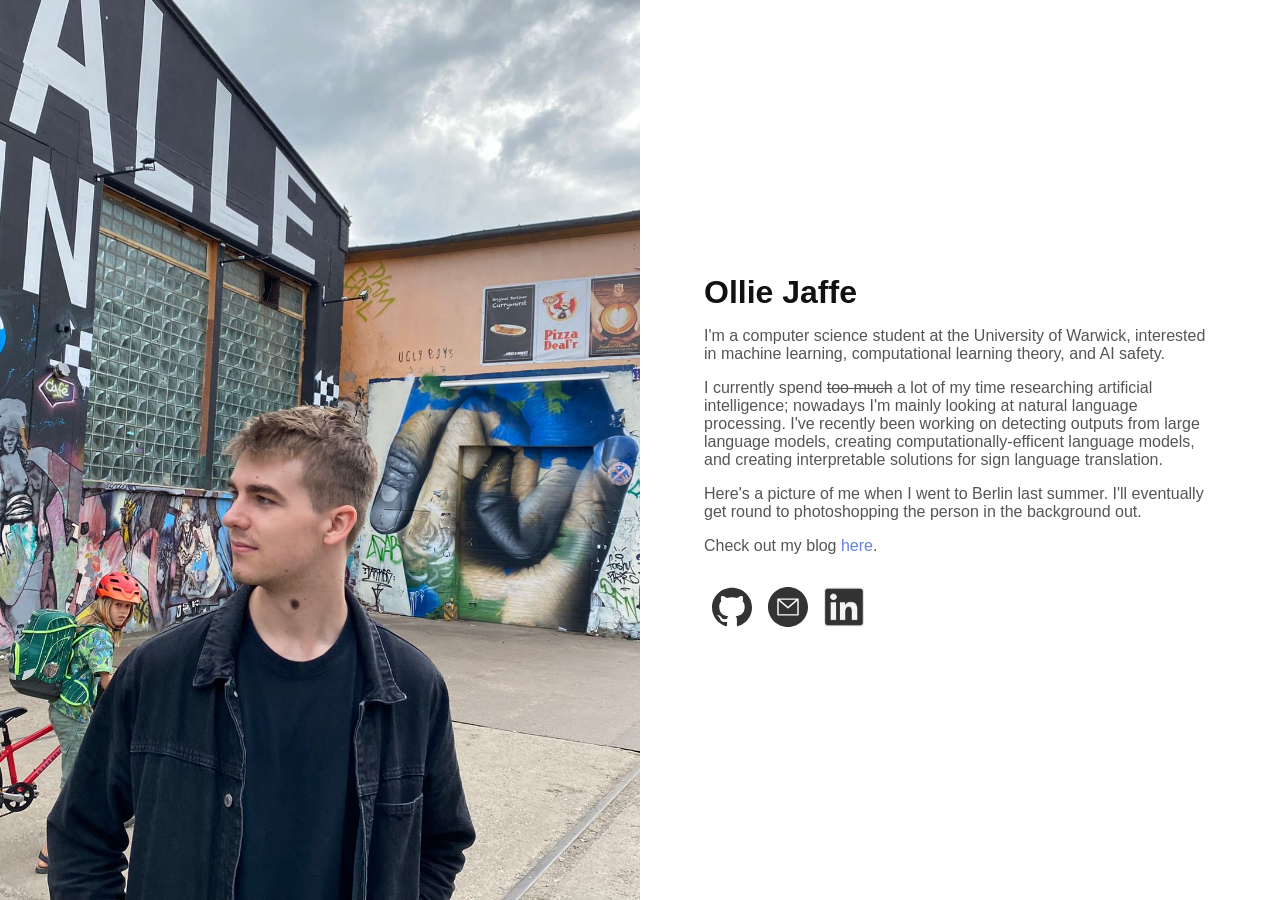
==== index.html @ e4fc4150 "Initial commit" ====
<!doctype html>
<html lang="en">
  <head>
    <meta charset="utf-8">
    <meta name="viewport" content="width=device-width, initial-scale=1, shrink-to-fit=no">
    <title>Ollie Jaffe</title>
    <link rel="stylesheet" type="text/css" href="/css/main.css">
  </head>
  <body>
    <div class="container">
      <div class="header"></div>
      <div class="info">
        <div class="info-wrapper">
          <h1>Ollie Jaffe</h1>
          <p>I'm a computer science student at the University of Warwick, interested in machine learning, computational learning theory, and AI safety.</p>
          <p>I currently spend <s>too much</s> a lot of my time researching artificial intelligence; nowadays I'm mainly looking at natural language processing. I've recently been working on detecting outputs from large language models, creating computationally-efficent language models, and creating interpretable solutions for sign language translation.</p>
          <p>Here's a picture of me when I went to Berlin last summer. I'll eventually get round to photoshopping the person in the background out.</p>
          <p>Check out my blog <a href="/blog/index.html">here</a>.</p>

          <div class="icon-bar">
            <a href="https://github.com/ojaffe">
              <img src="/img/icon_github.svg" class="icon">
            </a>
            <a href="mailto:oliver.jaffe@hotmail.co.uk">
              <img src="/img/icon_email.svg"  class="icon">
            </a>
            <a href="https://www.linkedin.com/in/ollie-jaffe-216247135/">
              <img src="/img/icon_linkedin.png"  class="icon">
            </a>
          </div>
        </div>
      </div>
    </div>
  </body>
</html>
---- css/main.css ----
:root {
  --primary: #555555;
  --link: #6481df;
  --header-col: #111111;
}


* {
  margin: 0;
  padding: 0;
  box-sizing: border-box;
  font-family: 'verdana', sans-serif;
}


h1 {
  font-size: 2rem;
  color: var(--header-col);
  font-family: 'verdana', sans-serif;
}


p {
  font-size: 1.0rem;
  color: var(--primary);
}


a {
  color: var(--link);
}
a:link {
  text-decoration: none;
}


.container {
  width: 100%;
  height: 100vh;
  display: grid;
  grid-template-columns: 1fr 1fr;
}

.header {
  width: 100%;
  height: 100%;
  background-image: url('../img/cute_pic.jpg');
  background-size: cover;
  background-position: center;
}

.info {
  width: 100%;
  height: 100%;
  display: flex;
  flex-direction: column;
  justify-content: center;
  align-items: center;
}

.info-wrapper {
  width: 80%;
}

.info-wrapper > * {
  margin-bottom: 1rem;
}

@media screen and (max-width: 800px) {
  .container {
    grid-template-columns: 1fr;
  }

  .header {
    height: 100vh;
    max-height: 100vw;
  }

  .info {
    display: block;
  }

  .info-wrapper {
    margin: 5rem auto;
  }
  
}

.icon-bar {
    margin-top: 2rem;
}

.icon {
    width: 40px;
    height: 40px;
    float: left;
    margin-left: 0.5rem;
    margin-right: 0.5rem;
}
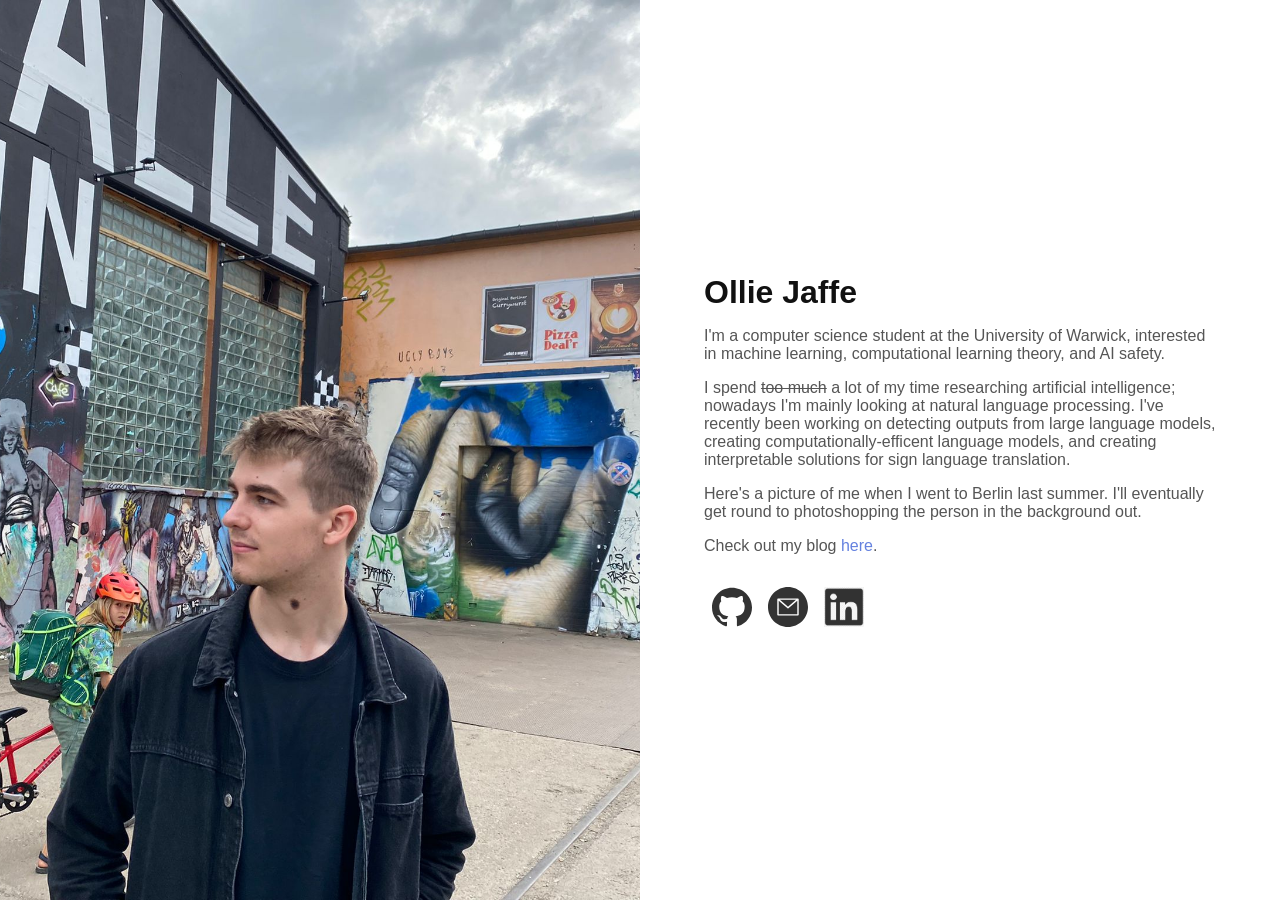
==== commit aba14324: "tweaks" ====
--- a/index.html
+++ b/index.html
@@ -13,9 +13,9 @@
         <div class="info-wrapper">
           <h1>Ollie Jaffe</h1>
           <p>I'm a computer science student at the University of Warwick, interested in machine learning, computational learning theory, and AI safety.</p>
-          <p>I currently spend <s>too much</s> a lot of my time researching artificial intelligence; nowadays I'm mainly looking at natural language processing. I've recently been working on detecting outputs from large language models, creating computationally-efficent language models, and creating interpretable solutions for sign language translation.</p>
+          <p>I spend <s>too much</s> a lot of my time researching artificial intelligence; nowadays I'm mainly looking at natural language processing. I've recently been working on detecting outputs from large language models, creating computationally-efficent language models, and creating interpretable solutions for sign language translation.</p>
           <p>Here's a picture of me when I went to Berlin last summer. I'll eventually get round to photoshopping the person in the background out.</p>
-          <p>Check out my blog <a href="/blog/index.html">here</a>.</p>
+          <p>Check out my blog <a href="/blog/">here</a>.</p>
 
           <div class="icon-bar">
             <a href="https://github.com/ojaffe">
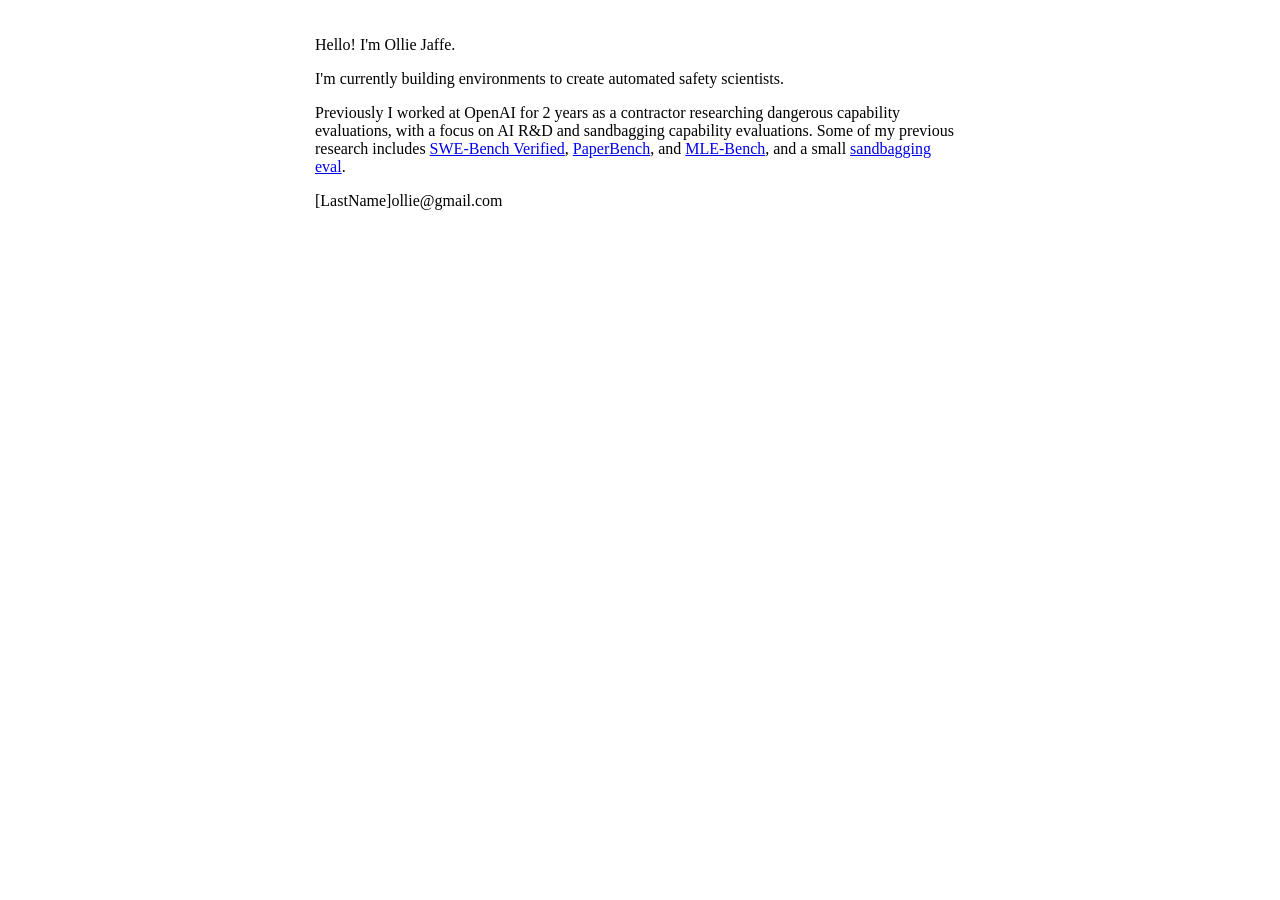
==== commit 4c361602: "initial" ====
--- a/index.html
+++ b/index.html
@@ -1,35 +1,15 @@
 <!doctype html>
 <html lang="en">
   <head>
-    <meta charset="utf-8">
-    <meta name="viewport" content="width=device-width, initial-scale=1, shrink-to-fit=no">
+    <meta charset="UTF-8">
+    <meta name="viewport" content="width=device-width, initial-scale=1.0">
     <title>Ollie Jaffe</title>
-    <link rel="stylesheet" type="text/css" href="/css/main.css">
   </head>
-  <body>
-    <div class="container">
-      <div class="header"></div>
-      <div class="info">
-        <div class="info-wrapper">
-          <h1>Ollie Jaffe</h1>
-          <p>I'm a computer science student at the University of Warwick, interested in machine learning, computational learning theory, and AI safety.</p>
-          <p>I spend <s>too much</s> a lot of my time researching artificial intelligence; nowadays I'm mainly looking at natural language processing. I've recently been working on detecting outputs from large language models, creating computationally-efficent language models, and creating interpretable solutions for sign language translation.</p>
-          <p>Here's a picture of me when I went to Berlin last summer. I'll eventually get round to photoshopping the person in the background out.</p>
-          <p>Check out my blog <a href="/blog/">here</a>.</p>
-
-          <div class="icon-bar">
-            <a href="https://github.com/ojaffe">
-              <img src="/img/icon_github.svg" class="icon">
-            </a>
-            <a href="mailto:oliver.jaffe@hotmail.co.uk">
-              <img src="/img/icon_email.svg"  class="icon">
-            </a>
-            <a href="https://www.linkedin.com/in/ollie-jaffe-216247135/">
-              <img src="/img/icon_linkedin.png"  class="icon">
-            </a>
-          </div>
-        </div>
-      </div>
-    </div>
+  <body style="max-width: 650px; margin: 0 auto; padding: 20px;">
+    <p>Hello! I'm Ollie Jaffe.</p>
+    <p>I'm currently building environments to create automated safety scientists.</p>
+    <p>Previously I worked at OpenAI for 2 years as a contractor researching dangerous capability evaluations, with a focus on
+    AI R&D and sandbagging capability evaluations. Some of my previous research includes <a href="https://openai.com/index/introducing-swe-bench-verified/">SWE-Bench Verified</a>, <a href="https://arxiv.org/abs/2504.01848">PaperBench</a>, and <a href="https://arxiv.org/abs/2410.07095">MLE-Bench</a>, and a small <a href="https://github.com/openai/evals/tree/main/evals/elsuite/sandbagging">sandbagging eval</a>.</p>
+    <p>[LastName]ollie@gmail.com</p>
   </body>
 </html>
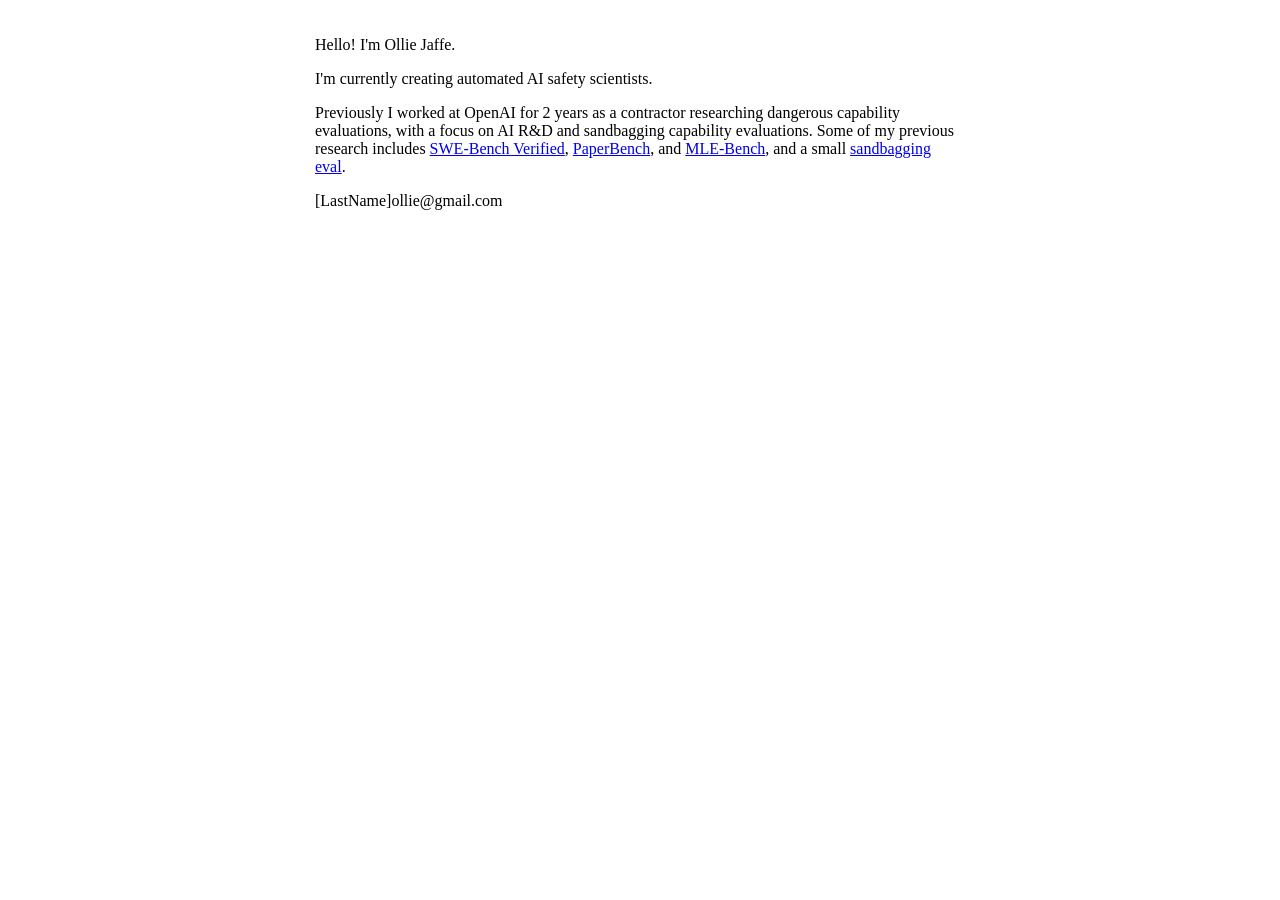
==== commit 890263b1: "initial" ====
--- a/index.html
+++ b/index.html
@@ -7,7 +7,7 @@
   </head>
   <body style="max-width: 650px; margin: 0 auto; padding: 20px;">
     <p>Hello! I'm Ollie Jaffe.</p>
-    <p>I'm currently building environments to create automated safety scientists.</p>
+    <p>I'm currently creating automated AI safety scientists.</p>
     <p>Previously I worked at OpenAI for 2 years as a contractor researching dangerous capability evaluations, with a focus on
     AI R&D and sandbagging capability evaluations. Some of my previous research includes <a href="https://openai.com/index/introducing-swe-bench-verified/">SWE-Bench Verified</a>, <a href="https://arxiv.org/abs/2504.01848">PaperBench</a>, and <a href="https://arxiv.org/abs/2410.07095">MLE-Bench</a>, and a small <a href="https://github.com/openai/evals/tree/main/evals/elsuite/sandbagging">sandbagging eval</a>.</p>
     <p>[LastName]ollie@gmail.com</p>
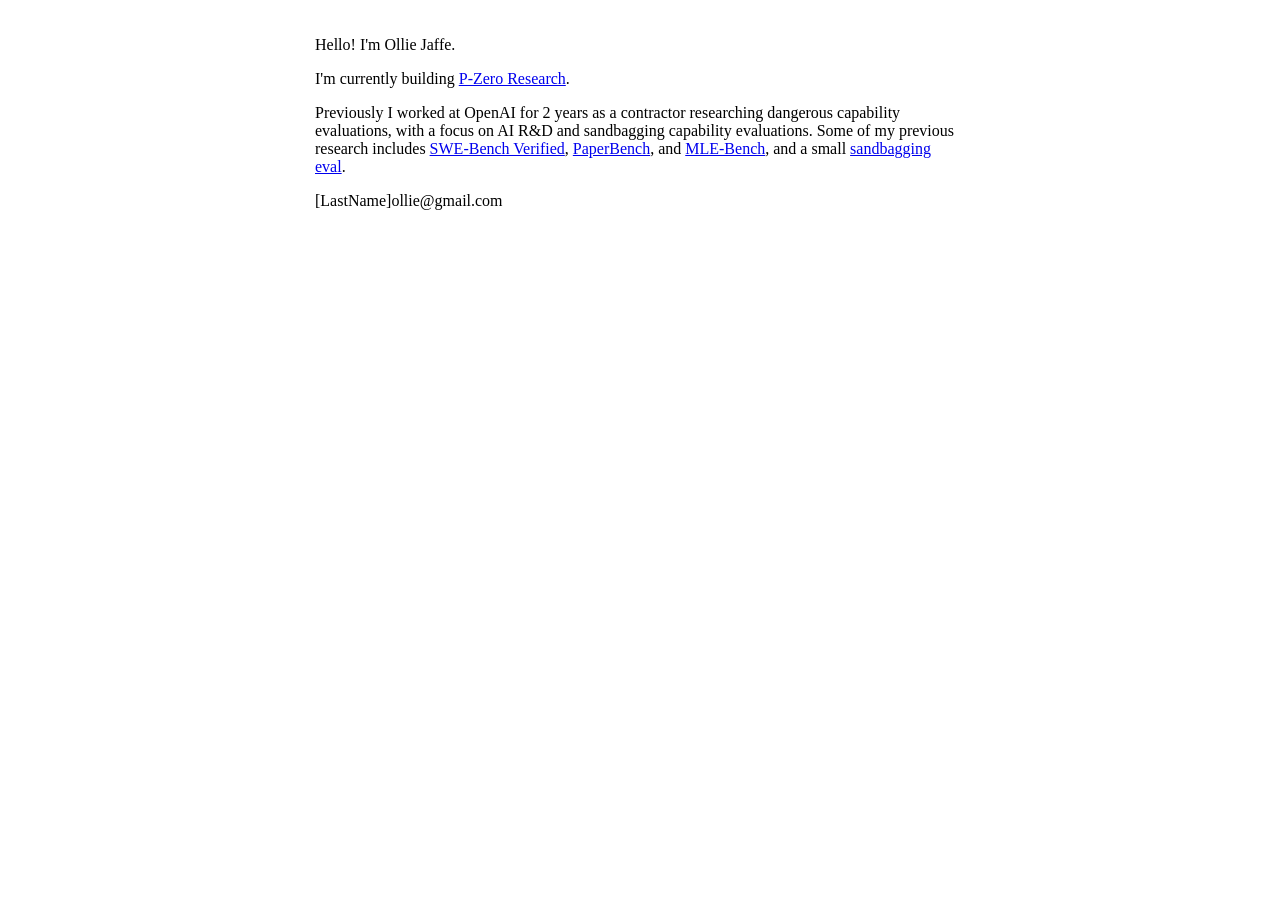
==== commit 1f5b7131: "Update current work to P-Zero Research Co-Authored-By: Claude Opus 5.5 <noreply@anthropic.com>" ====
--- a/index.html
+++ b/index.html
@@ -7,7 +7,7 @@
   </head>
   <body style="max-width: 650px; margin: 0 auto; padding: 20px;">
     <p>Hello! I'm Ollie Jaffe.</p>
-    <p>I'm currently creating automated AI safety scientists.</p>
+    <p>I'm currently building <a href="https://pzeroresearch.com">P-Zero Research</a>.</p>
     <p>Previously I worked at OpenAI for 2 years as a contractor researching dangerous capability evaluations, with a focus on
     AI R&D and sandbagging capability evaluations. Some of my previous research includes <a href="https://openai.com/index/introducing-swe-bench-verified/">SWE-Bench Verified</a>, <a href="https://arxiv.org/abs/2504.01848">PaperBench</a>, and <a href="https://arxiv.org/abs/2410.07095">MLE-Bench</a>, and a small <a href="https://github.com/openai/evals/tree/main/evals/elsuite/sandbagging">sandbagging eval</a>.</p>
     <p>[LastName]ollie@gmail.com</p>
